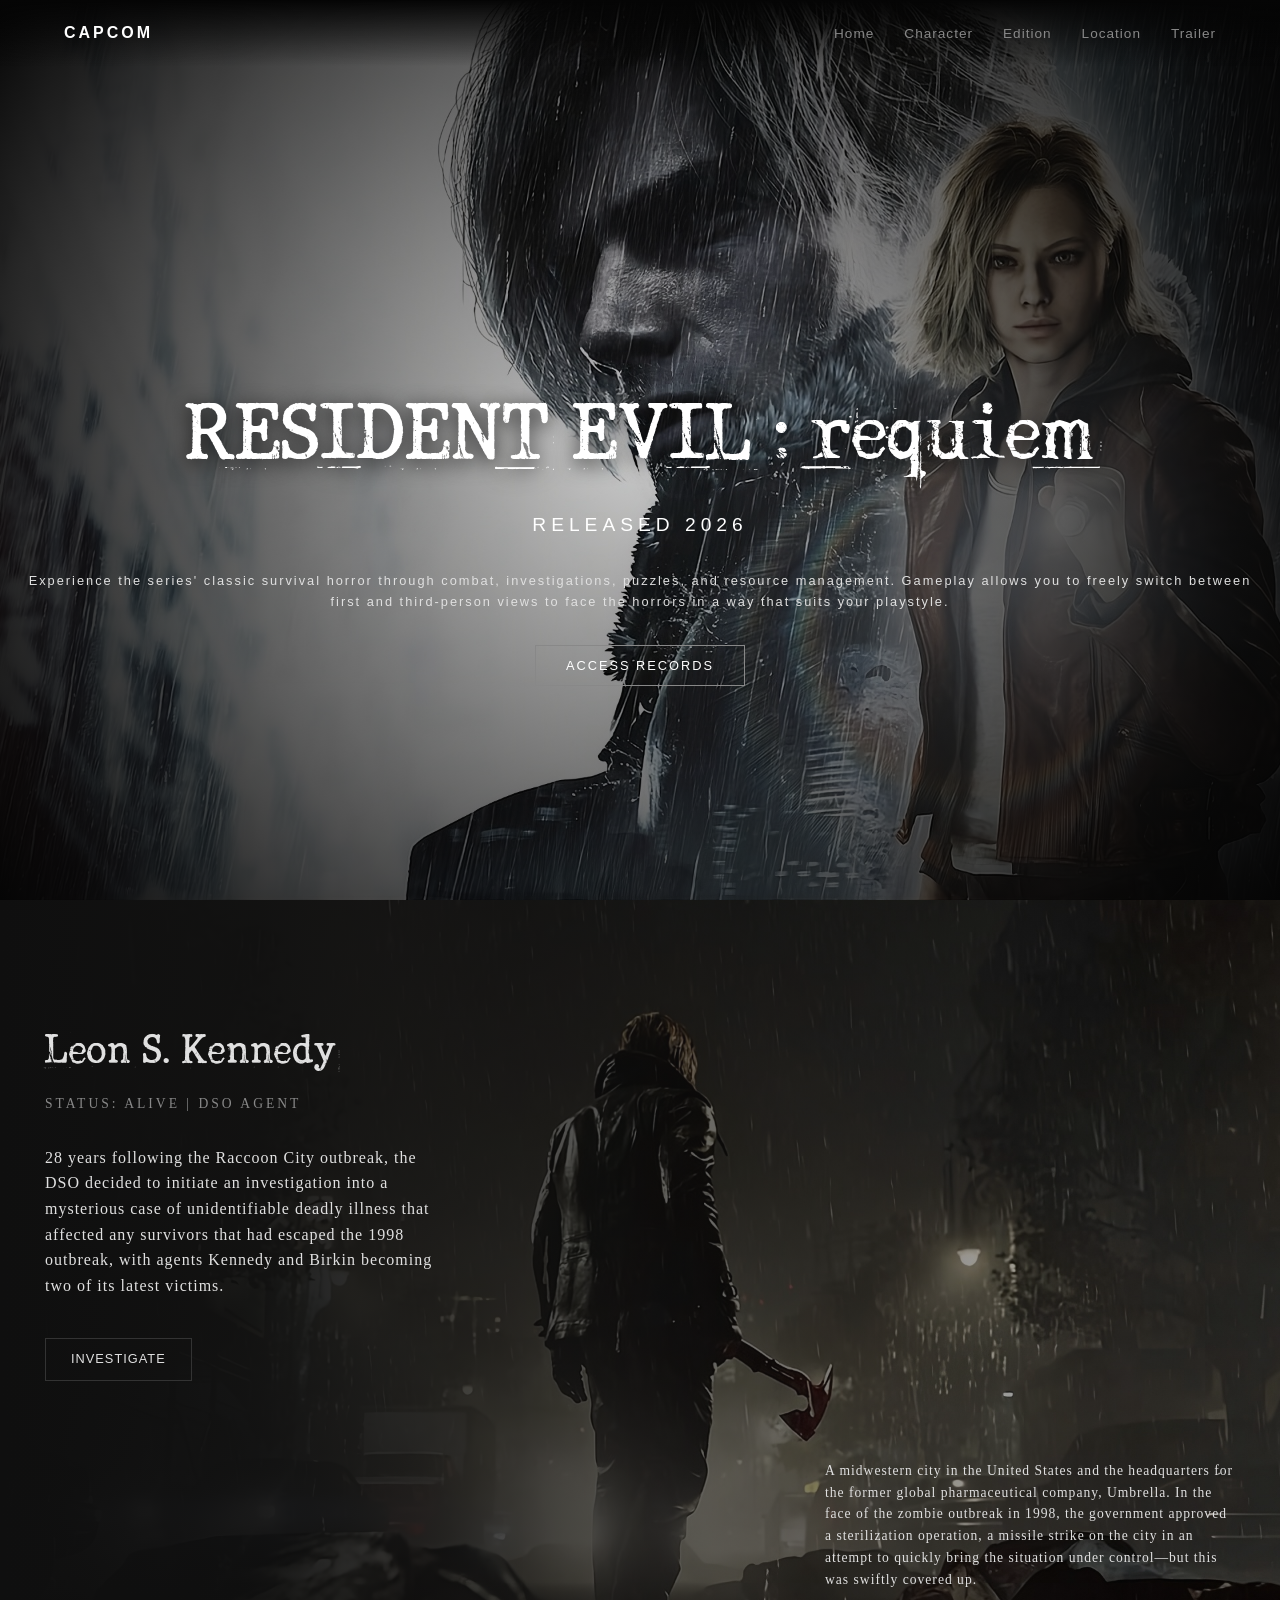
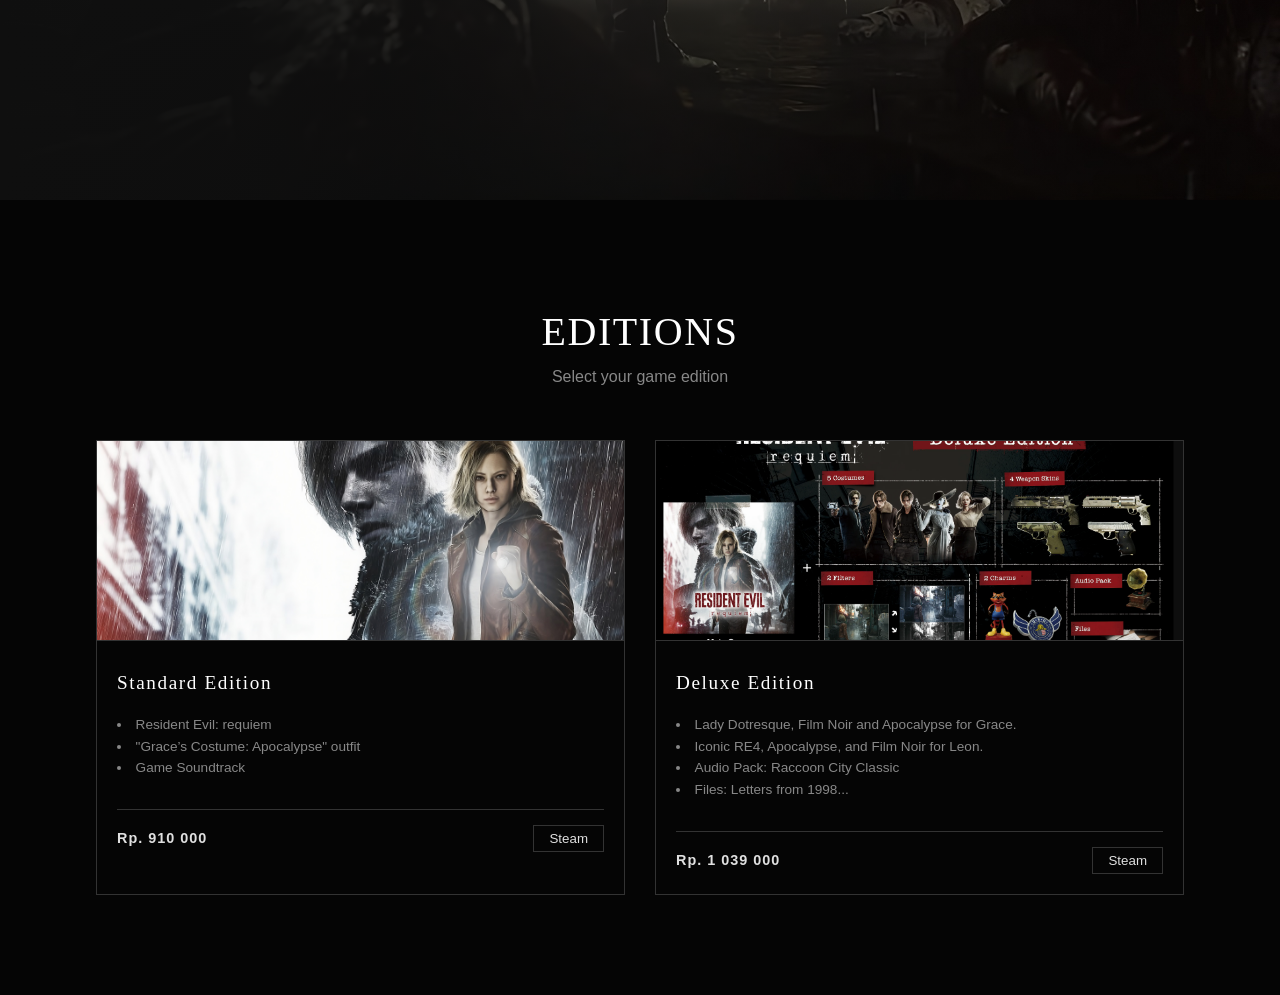
==== uts.html @ bbcabb05 "first commit" ====
<!DOCTYPE html>
<html lang="en">

<head>
    <meta charset="UTF-8">
    <meta name="viewport" content="width=device-width, initial-scale=1.0">
    <title>Resident Evil</title>
    <link rel="stylesheet" href="style.css">
</head>

<body>
    <nav class="navbar">
        <div class="logo">CAPCOM</div>
        <ul class="nav-link">
            <li><a href="#home">Home</a></li>
            <li><a href="#character">Character</a></li>
            <li><a href="#edition">Edition</a></li>
            <li><a href="#location">Location</a></li>
            <li><a href="#trailer">Trailer</a></li>
        </ul>
    </nav>
    <header id="home" class="hero-section">
        <div class="hero-overlay"></div>
        <div class="hero-content">
            <h1>RESIDENT EVIL : requiem</h1>
            <p class="subtitle">RELEASED 2026</p>
            <p class="description">Experience the series' classic survival horror through combat, investigations,
                puzzles, and resource management. Gameplay allows you to freely switch between first and third-person
                views to face the horrors in a way that suits your playstyle.</p>
            <a href="#character" class="btn-outline">ACCESS RECORDS</a>
        </div>
    </header>

    <section id="character" class="character-section">
        <div class="container character-container">
            <div class="character-dossier">
                <h2>Leon S. Kennedy</h2>
                <p class="subtitle">STATUS: ALIVE | DSO AGENT</p>
                <p>28 years following the Raccoon City outbreak, the DSO decided to initiate an
                    investigation into a mysterious case of unidentifiable deadly illness that
                    affected any survivors that had escaped the 1998 outbreak, with agents Kennedy and Birkin
                    becoming two of its latest victims.</p>
                <a href="#missions" class="btn-solid">INVESTIGATE</a>
            </div>
        </div>
        <div class="character-dossiers">
            <p>A midwestern city in the United States and the headquarters for the former global pharmaceutical company,
                Umbrella.
                In the face of the zombie outbreak in 1998, the government approved a sterilization operation,
                a missile strike on the city in an attempt to quickly bring the situation under control—but this
                was swiftly covered up.</p>
        </div>
    </section>
    <section id="edition" class="cinematic-section">
        <div class="container text-center">
            <h2 class="section-title">EDITIONS</h2>
            <p class="section-subtitle">Select your game edition</p>

            <div class="grid-layout">
                <div class="dark-card">
                    <img src="assets/requiemleon.jpeg" alt="Base Game">
                    <div class="card-content">
                        <h3>Standard Edition</h3>
                        <ul>
                            <li>Resident Evil: requiem</li>
                            <li>"Grace’s Costume: Apocalypse" outfit</li>
                            <li>Game Soundtrack</li>
                        </ul>
                        <div class="card-footer">
                            <span class="price">Rp. 910 000</span>
                            <button class="btn-small">Steam</button>
                        </div>
                    </div>
                </div>
                <div class="dark-card">
                    <img src="assets/deluxekit.png" alt="Deluxe Edition">
                    <div class="card-content">
                        <h3>Deluxe Edition</h3>
                        <ul>
                            <li>Lady Dotresque, Film Noir and Apocalypse for Grace.</li>
                            <li>Iconic RE4, Apocalypse, and Film Noir for Leon.</li>
                            <li>Audio Pack: Raccoon City Classic</li>
                            <li>Files: Letters from 1998...</li>
                        </ul>
                        <div class="card-footer">
                            <span class="price">Rp. 1 039 000</span>
                            <button class="btn-small">Steam</button>
                        </div>
                    </div>
                </div>
            </div>
        </div>
    </section>
    <script src="script.js"></script>
</body>

</html>
---- style.css ----
/* --- GLOBAL RESET & VARIABLES --- */
:root {
    --bg-black: #050505;
    --text-main: #E0E0E0;
    --text-muted: #888888;
    --accent: #FFFFFF;
    --border-color: #333333;
}

@font-face {
    font-family: 'ResidentEvilFont';
    src: url('assets/requiem9.ttf') format('truetype');
}

* {
    margin: 0;
    padding: 0;
    box-sizing: border-box;
}

body {
    background-color: var(--bg-black);
    color: var(--text-main);
    font-family: 'Helvetica Neue', Arial, sans-serif;
    line-height: 1.6;
    overflow-x: hidden;
}

h1 {
    font-family: 'ResidentEvilFont', sans-serif;
    font-weight: normal;
    letter-spacing: 2px;
}

h2,
h3 {
    font-family: 'Times New Roman', Times, serif;
    font-weight: normal;
    letter-spacing: 1.6px;
}

.container {
    width: 85%;
    max-width: 1200px;
    margin: 0 auto;
}

.navbar {
    display: flex;
    justify-content: space-between;
    align-items: center;
    padding: 20px 5%;
    position: fixed;
    width: 100%;
    top: 0;
    z-index: 100;
    background: linear-gradient(to bottom, var(--bg-black), transparent);
    transition: background-color 0.3s ease, padding 0.3s ease, border-bottom 0.3s ease;
}

.navbar.scrolled {
    background: rgba(5, 5, 5, 0.95);
    box-shadow: 0 4px 15px rgba(0, 0, 0, 0.8);
}

.logo {
    font-weight: bold;
    letter-spacing: 3px;
    color: var(--accent);
}

.nav-link {
    list-style: none;
    display: flex;
    gap: 30px;
}

.nav-link a {
    color: var(--text-muted);
    text-decoration: none;
    font-size: 0.85rem;
    transition: 1px;
    letter-spacing: 1px;
    ;
}

.nav-link a:hover {
    color: var(--accent);
}

.hero-section {
    height: 100vh;
    background-image: url('assets/requiemleon.jpeg');
    background-size: cover;
    background-position: center top;
    display: flex;
    align-items: center;
    justify-content: center;
    text-align: center;
    position: relative;
}

.hero-overlay {
    position: absolute;
    top: 0;
    left: 0;
    width: 100%;
    height: 100%;
    background: radial-gradient(circle, rgba(0, 0, 0, 0.2) 0%, rgba(5, 5, 5, 1) 100%);
}

.hero-content {
    position: relative;
    z-index: 10;
    margin-top: 150px;
}

.hero-content h1 {
    font-size: 5rem;
    color: var(--accent);
    margin-bottom: 10px;
    text-shadow: 0 4px 20px rgba(0, 0, 0, 0.8);
}

.subtitle {
    font-size: 1.2rem;
    letter-spacing: 5px;
    color: var(--accent);
    margin-bottom: 30px;
}

.description {
    font-size: 0.8rem;
    letter-spacing: 2px;
    margin-bottom: 40px;
    padding: 0 20px;
}

.btn-outline {
    border: 1px solid var(--text-muted);
    padding: 12px 30px;
    color: var(--accent);
    text-decoration: none;
    font-size: 0.8rem;
    letter-spacing: 2px;
    transition: all 0.3s ease;
}

.btn-outline:hover {
    border-color: var(--accent);
    background-color: rgba(255, 255, 255, 0.1);
}

.btn-solid {
    background-color: transparent;
    border: 1px solid var(--border-color);
    padding: 10px 25px;
    color: var(--text-main);
    text-decoration: none;
    font-size: 0.8rem;
    letter-spacing: 1px;
    transition: 0.3s ease;
    display: inline-block;
    margin-top: 20px;
}

.btn-solid:hover {
    border-color: var(--accent);
    color: var(--accent);
}

.cinematic-section {
    padding: 100px 0;
    background-color: var(--bg-black);
}

.character-section {
    height: 100vh;
    min-height: 800px;
    background-color: var(--primary-dark);
    background-image:
        linear-gradient(to left, rgba(15, 15, 15, 0.2) 0%, rgba(15, 15, 15, 0.95) 80%, rgba(15, 15, 15, 1) 100%),
        url('assets/leon.jpeg');
    background-size: cover;
    background-position: center top;
    display: flex;
    align-items: center;
    position: relative;
}

.character-container {
    display: flex;
    width: 100%;
}

.character-dossier {
    max-width: 500px;
    background: transparent;
    padding: 45px;
    color: var(--text-main);
    margin-bottom: 300px;
}

.character-dossier h2 {
    font-family: 'ResidentEvilFont', sans-serif;
    font-size: 2.5rem;
    color: var(--accent-red);
    margin-bottom: 10px;
}

.character-dossier .subtitle {
    font-size: 0.85rem;
    letter-spacing: 3px;
    color: var(--text-muted);
    margin-bottom: 30px;
    font-family: 'Times New Roman', Times, serif;
}

.character-dossier p {
    font-size: 1rem;
    margin-bottom: 20px;
    line-height: 1.6;
    color: var(--text-light);
    font-family: 'Times New Roman', Times, serif;
    letter-spacing: 1px;
}

.character-dossier ul {
    list-style-position: inside;
    color: var(--text-muted);
    font-size: 0.9rem;
}

.character-dossiers {
    max-width: 500px;
    background: transparent;
    padding: 45px;
    color: var(--text-light);
    margin-top: 350px;
    justify-content: flex-end;
}

.character-dossiers p {
    font-size: 0.85rem;
    font-family: 'Times New Roman', Times, serif;
    letter-spacing: 1px;
    text-align: left;
}

/* --- GRID SECTION (Editions) --- */
.text-center {
    text-align: center;
}

.section-title {
    font-size: 2.5rem;
    color: var(--accent);
}

.section-subtitle {
    font-size: 1rem;
    color: var(--text-muted);
    margin-bottom: 50px;
}

.grid-layout {
    display: grid;
    /* Adapting to 3 items based on your reference image */
    grid-template-columns: repeat(auto-fit, minmax(300px, 1fr));
    gap: 30px;
}

.dark-card {
    background-color: transparent;
    border: 1px solid var(--border-color);
    text-align: left;
    transition: border-color 0.3s ease;
}

.dark-card:hover {
    border-color: #555;
}

.dark-card img {
    width: 100%;
    height: 200px;
    object-fit: cover;
    border-bottom: 1px solid var(--border-color);
}

.card-content {
    padding: 20px;
}

.card-content h3 {
    font-size: 1.2rem;
    color: var(--accent);
    margin-bottom: 15px;
}

.card-content ul {
    list-style-position: inside;
    color: var(--text-muted);
    font-size: 0.85rem;
    margin-bottom: 30px;
}

.card-footer {
    display: flex;
    justify-content: space-between;
    align-items: center;
    border-top: 1px solid var(--border-color);
    padding-top: 15px;
}

.price {
    font-size: 0.9rem;
    font-weight: bold;
    letter-spacing: 1px;
}

.btn-small {
    background: transparent;
    border: 1px solid var(--border-color);
    color: var(--text-main);
    padding: 5px 15px;
    cursor: pointer;
    transition: 0.3s;
}

.btn-small:hover {
    border-color: var(--accent);
    color: var(--accent);
}

footer {
    text-align: center;
    padding: 40px;
    border-top: 1px solid var(--border-color);
    color: var(--text-muted);
    font-size: 0.8rem;
    letter-spacing: 1px;
}

/* =========================================
   MOBILE RESPONSIVENESS (Maksimal lebar 768px)
   ========================================= */
@media (max-width: 768px) {

    /* 1. Perbaikan Navbar */
    .navbar {
        flex-direction: column;
        padding: 15px;
    }

    .nav-link {
        margin-top: 10px;
        gap: 15px;
        justify-content: center;
        flex-wrap: wrap;
    }

    .hero-content {
        margin-top: 80px;
        padding: 0 15px;
    }

    .hero-content h1 {
        font-size: 2.8rem;
        line-height: 1.1;
    }

    .subtitle {
        font-size: 0.8rem;
        letter-spacing: 2px;
    }

    .character-section {
        height: auto;
        padding: 100px 20px;
    }

    .character-container {
        flex-direction: column;
        align-items: center;
    }

    .character-dossier,
    .character-dossiers {
        width: 100%;
        max-width: 100%;
        margin-top: 20px;
        margin-bottom: 20px;
        margin-right: 0;
        padding: 25px;
        border-radius: 8px;
    }

    .character-dossier h2 {
        font-size: 2rem;
    }
}
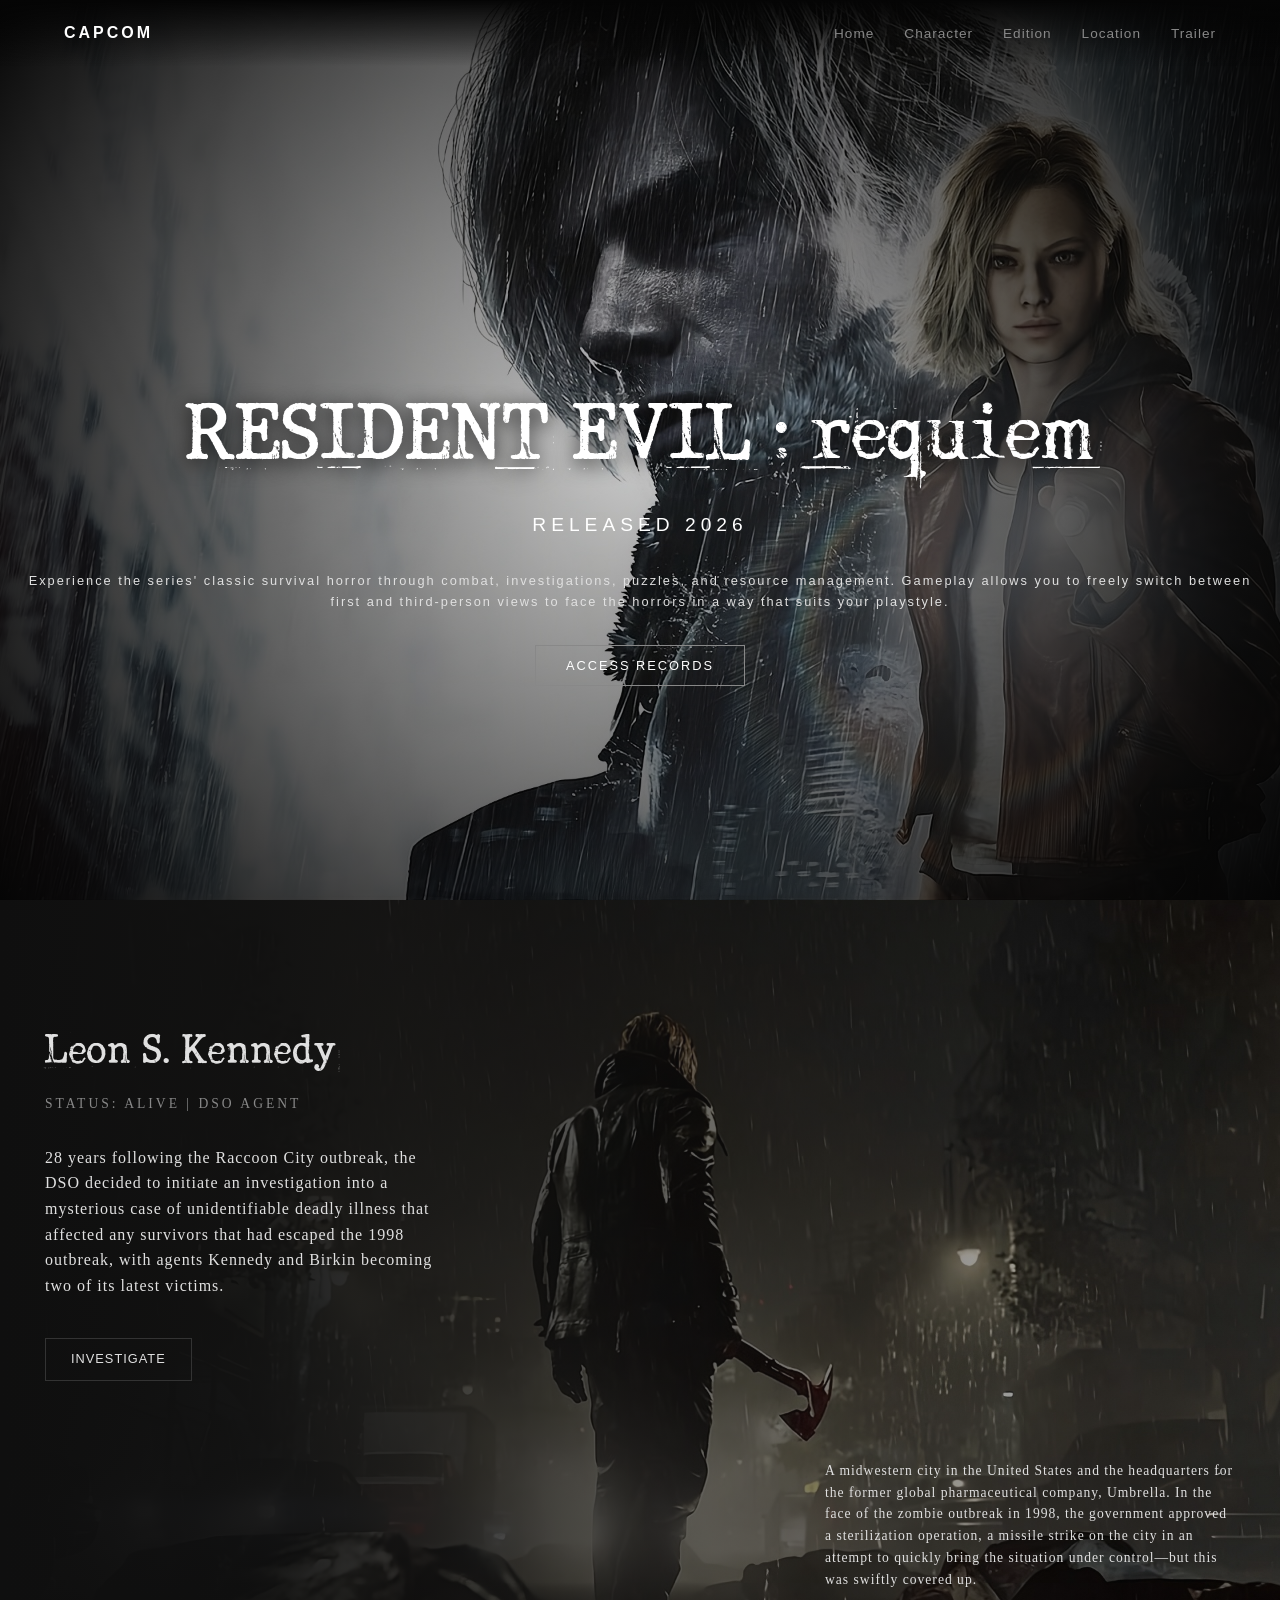
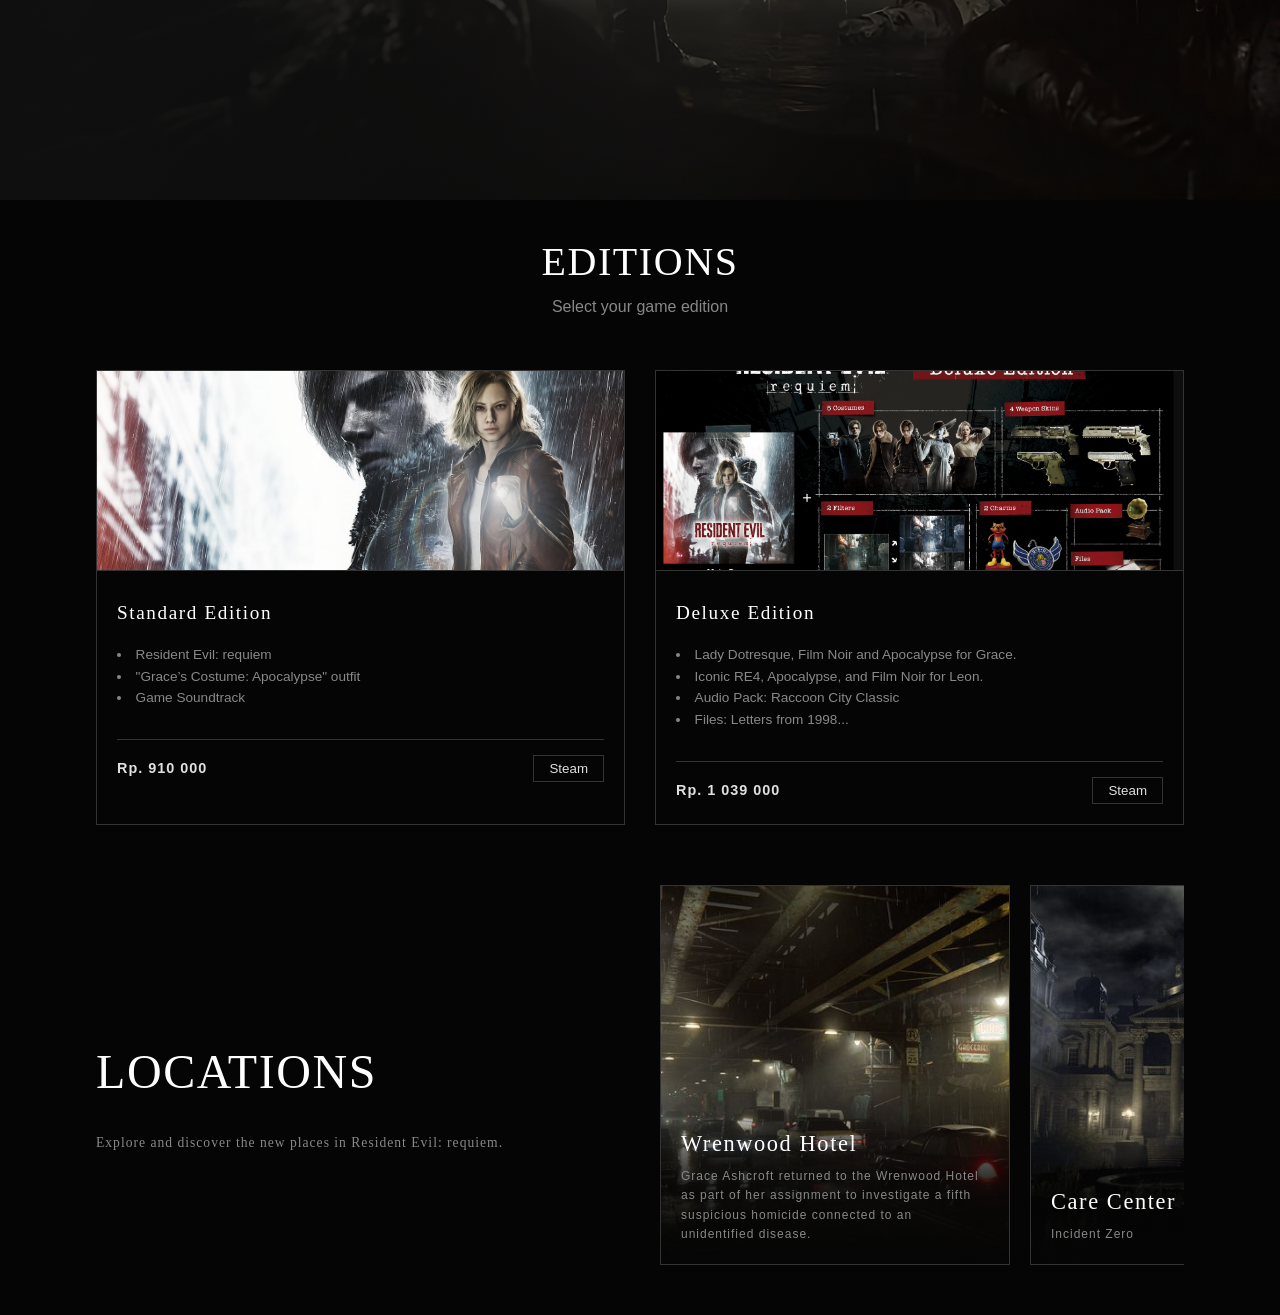
==== commit 10e9b40c: "tambahan" ====
--- a/uts.html
+++ b/uts.html
@@ -91,6 +91,47 @@
             </div>
         </div>
     </section>
+    <section id="location" class="cinematic-section">
+        <div class="container">
+
+            <div class="location-wrapper">
+
+                <div class="location-text">
+                    <h2 class="section-title">LOCATIONS</h2>
+                    <p>Explore and discover the new places in Resident Evil: requiem.</p>
+                </div>
+
+                <div class="location-slider">
+                    <div class="location-card">
+                        <img src="assets/wrenwood.jpg" alt="Wrenwood Hotel">
+                        <div class="location-info">
+                            <h3>Wrenwood Hotel</h3>
+                            <p>Grace Ashcroft returned to the Wrenwood Hotel as part of her assignment to investigate a
+                                fifth suspicious homicide connected to an unidentified disease.</p>
+                        </div>
+                    </div>
+
+                    <div class="location-card">
+                        <img src="assets/carecenter.jpg" alt="Care Center">
+                        <div class="location-info">
+                            <h3>Care Center</h3>
+                            <p>Incident Zero</p>
+                        </div>
+                    </div>
+
+                    <div class="location-card">
+                        <img src="assets/evil.jpg" alt="Spanish Village">
+                        <div class="location-info">
+                            <h3>Valdelobos</h3>
+                            <p>Los Iluminados Cult</p>
+                        </div>
+                    </div>
+                </div>
+
+            </div>
+
+        </div>
+    </section>
     <script src="script.js"></script>
 </body>
 
--- a/style.css
+++ b/style.css
@@ -170,7 +170,7 @@
 }
 
 .cinematic-section {
-    padding: 100px 0;
+    padding: 30px 0;
     background-color: var(--bg-black);
 }
 
@@ -333,6 +333,98 @@
     color: var(--accent);
 }
 
+.location-wrapper {
+    display: flex;
+    align-items: center;
+    gap: 40px;
+}
+
+.location-text {
+    font-size: 0.9rem;
+    flex: 1;
+    text-align: left;
+    margin-top: 50px;
+}
+
+.location-text h2 {
+    font-size: 3rem;
+    color: var(--accent);
+    margin-bottom: 20px;
+    font-family: 'Times New Roman', Times, serif;
+    color: var(--accent);
+}
+
+.location-text p {
+    font-size: 0.85rem;
+    color: var(--text-muted);
+    line-height: 1.8;
+    font-family: 'Times New Roman', Times, serif;
+    margin-bottom: 30px;
+    letter-spacing: 1px;
+}
+
+.location-slider {
+    flex: 1;
+    display: flex;
+    gap: 20px;
+    overflow-x: auto;
+    padding-bottom: 20px;
+    scrollbar-width: none;
+}
+
+.location-slider::-webkit-scrollbar {
+    display: none;
+}
+
+.location-card {
+    min-width: 350px;
+    height: 380px;
+    position: relative;
+    overflow: hidden;
+    border: 1px solid var(--border-color);
+    cursor: pointer;
+    transition: border-color 0.4s ease;
+}
+
+.location-card img {
+    width: 100%;
+    height: 100%;
+    object-fit: cover;
+    transition: transform 0.6s ease;
+}
+
+.location-card:hover {
+    border-color: var(--accent);
+}
+
+.location-card:hover img {
+    transform: scale(1.08);
+}
+
+.location-info {
+    position: absolute;
+    bottom: 0;
+    left: 0;
+    width: 100%;
+    padding: 40px 20px 20px;
+    background: linear-gradient(to bottom, transparent 0%, rgba(5, 5, 5, 0.8) 50%, rgba(5, 5, 5, 1) 100%);
+    text-align: left;
+}
+
+.location-info h3 {
+    font-family: 'Times New Roman', Times, serif;
+    /* Sesuai font-mu */
+    color: var(--accent);
+    font-size: 1.4rem;
+    margin-bottom: 5px;
+}
+
+.location-info p {
+    color: var(--text-muted);
+    font-size: 0.75rem;
+    letter-spacing: 1px;
+}
+
 footer {
     text-align: center;
     padding: 40px;
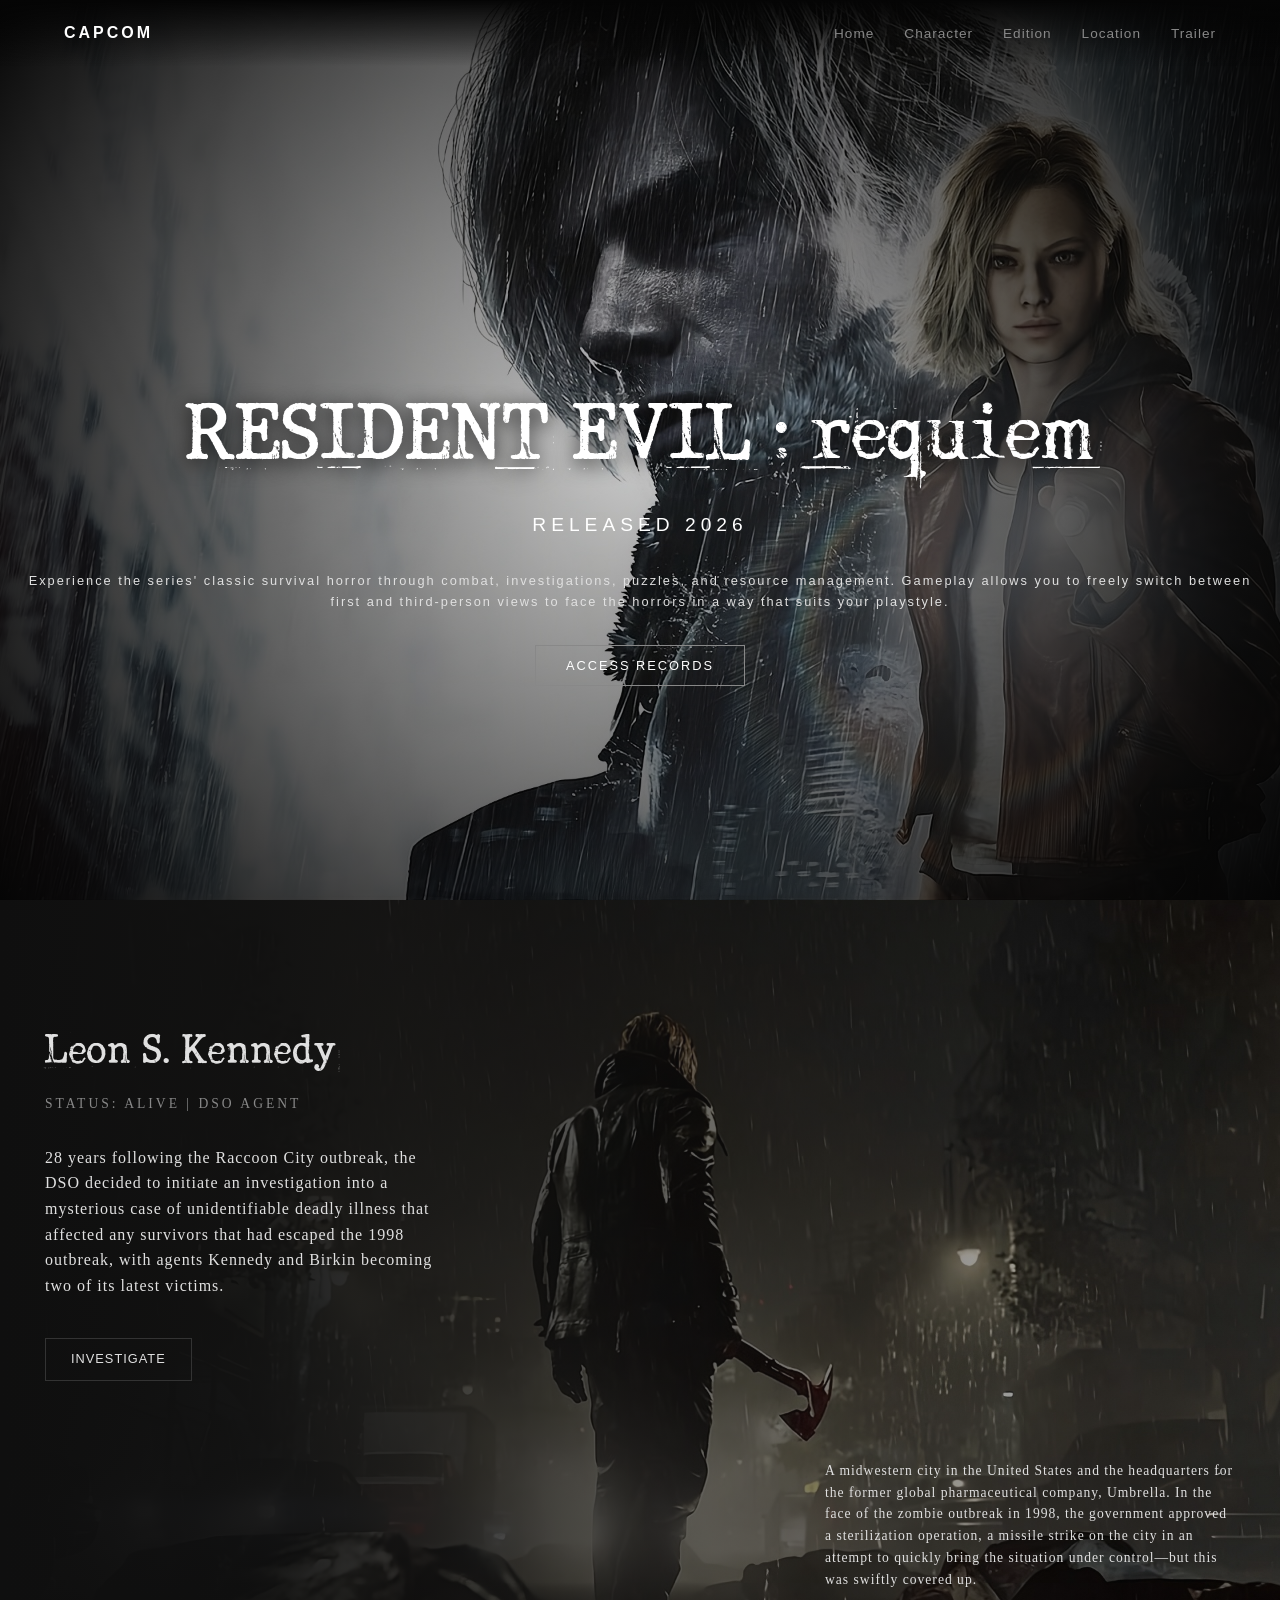
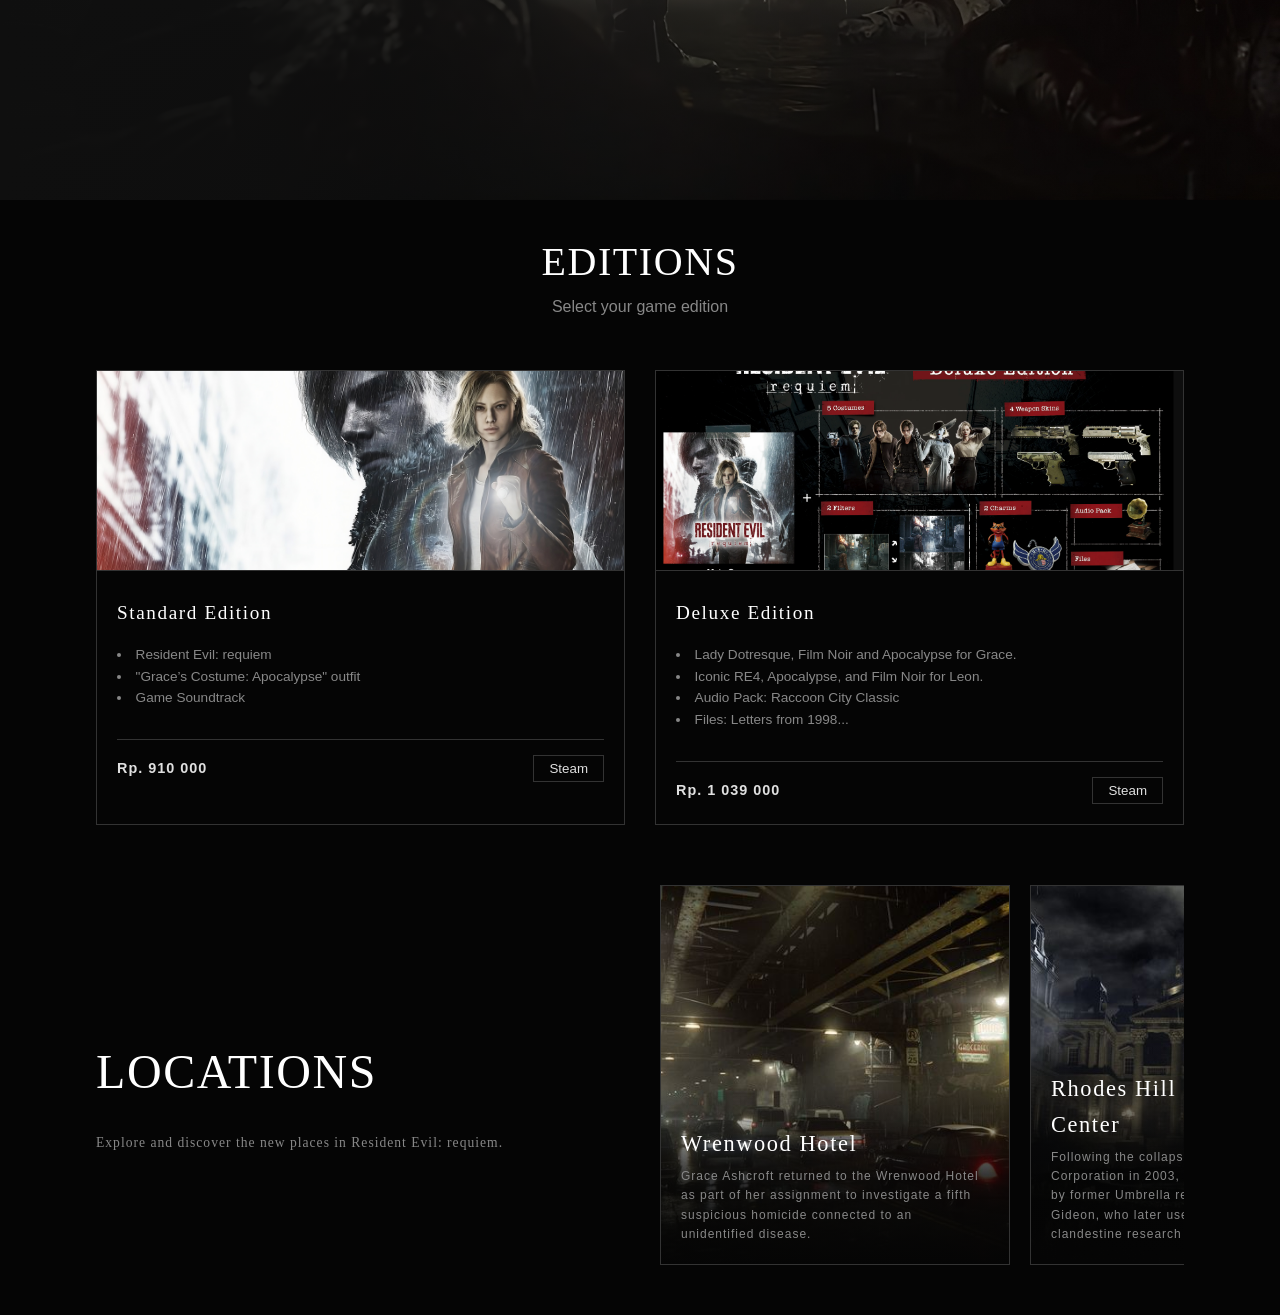
==== commit 9f1a1c72: "i forgor" ====
--- a/uts.html
+++ b/uts.html
@@ -114,16 +114,20 @@
                     <div class="location-card">
                         <img src="assets/carecenter.jpg" alt="Care Center">
                         <div class="location-info">
-                            <h3>Care Center</h3>
-                            <p>Incident Zero</p>
+                            <h3>Rhodes Hill Chronic Care Center</h3>
+                            <p> Following the collapse of the Umbrella Corporation in 2003, the building was acquired by
+                                former Umbrella researcher Dr. Victor Gideon, who later used the site for his own
+                                clandestine research activities.</p>
                         </div>
                     </div>
 
                     <div class="location-card">
-                        <img src="assets/evil.jpg" alt="Spanish Village">
+                        <img src="assets/raccooncity.jpg" alt="Raccoon City">
                         <div class="location-info">
-                            <h3>Valdelobos</h3>
-                            <p>Los Iluminados Cult</p>
+                            <h3>Raccoon City</h3>
+                            <p>The catastrophe culminated on October 1st, 1998, when the U.S. government carried out the
+                                Sterilization Strategy, a missile strike that completely destroyed the city in an effort
+                                to contain the infection.</p>
                         </div>
                     </div>
                 </div>
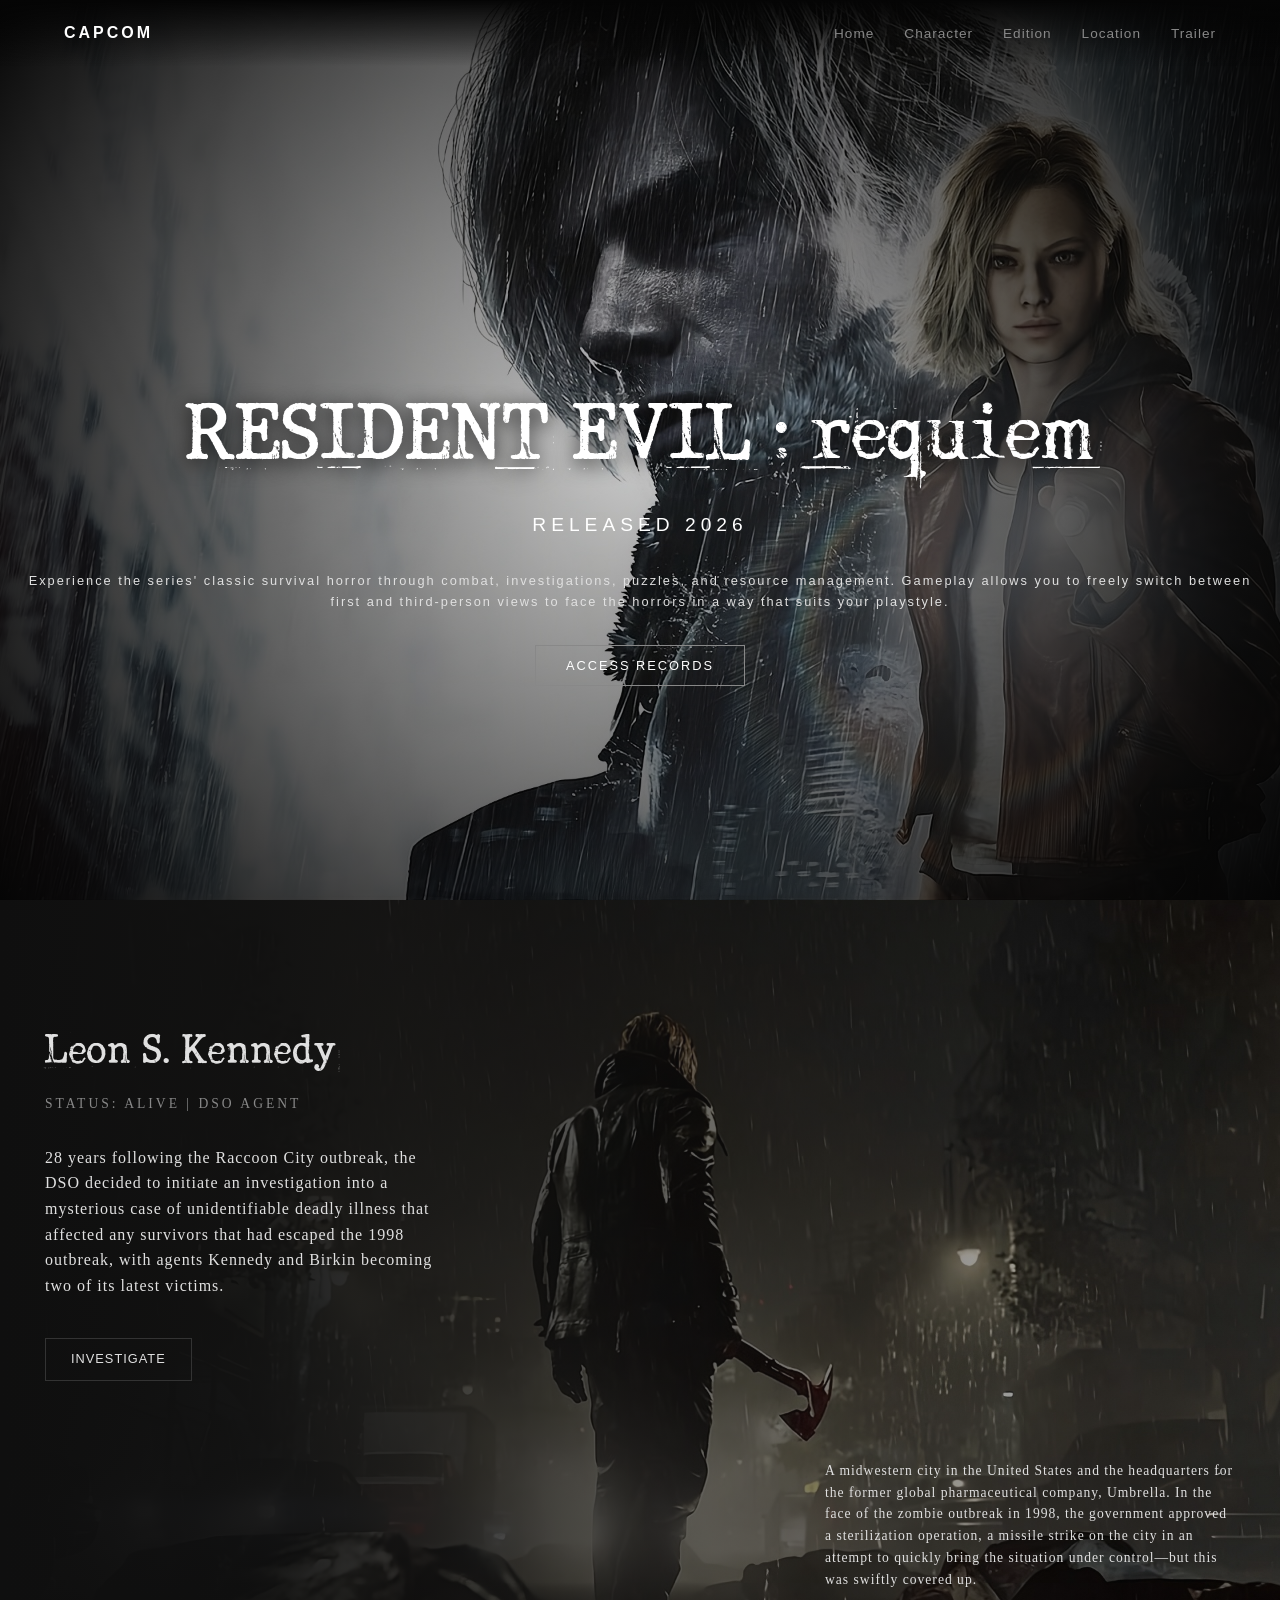
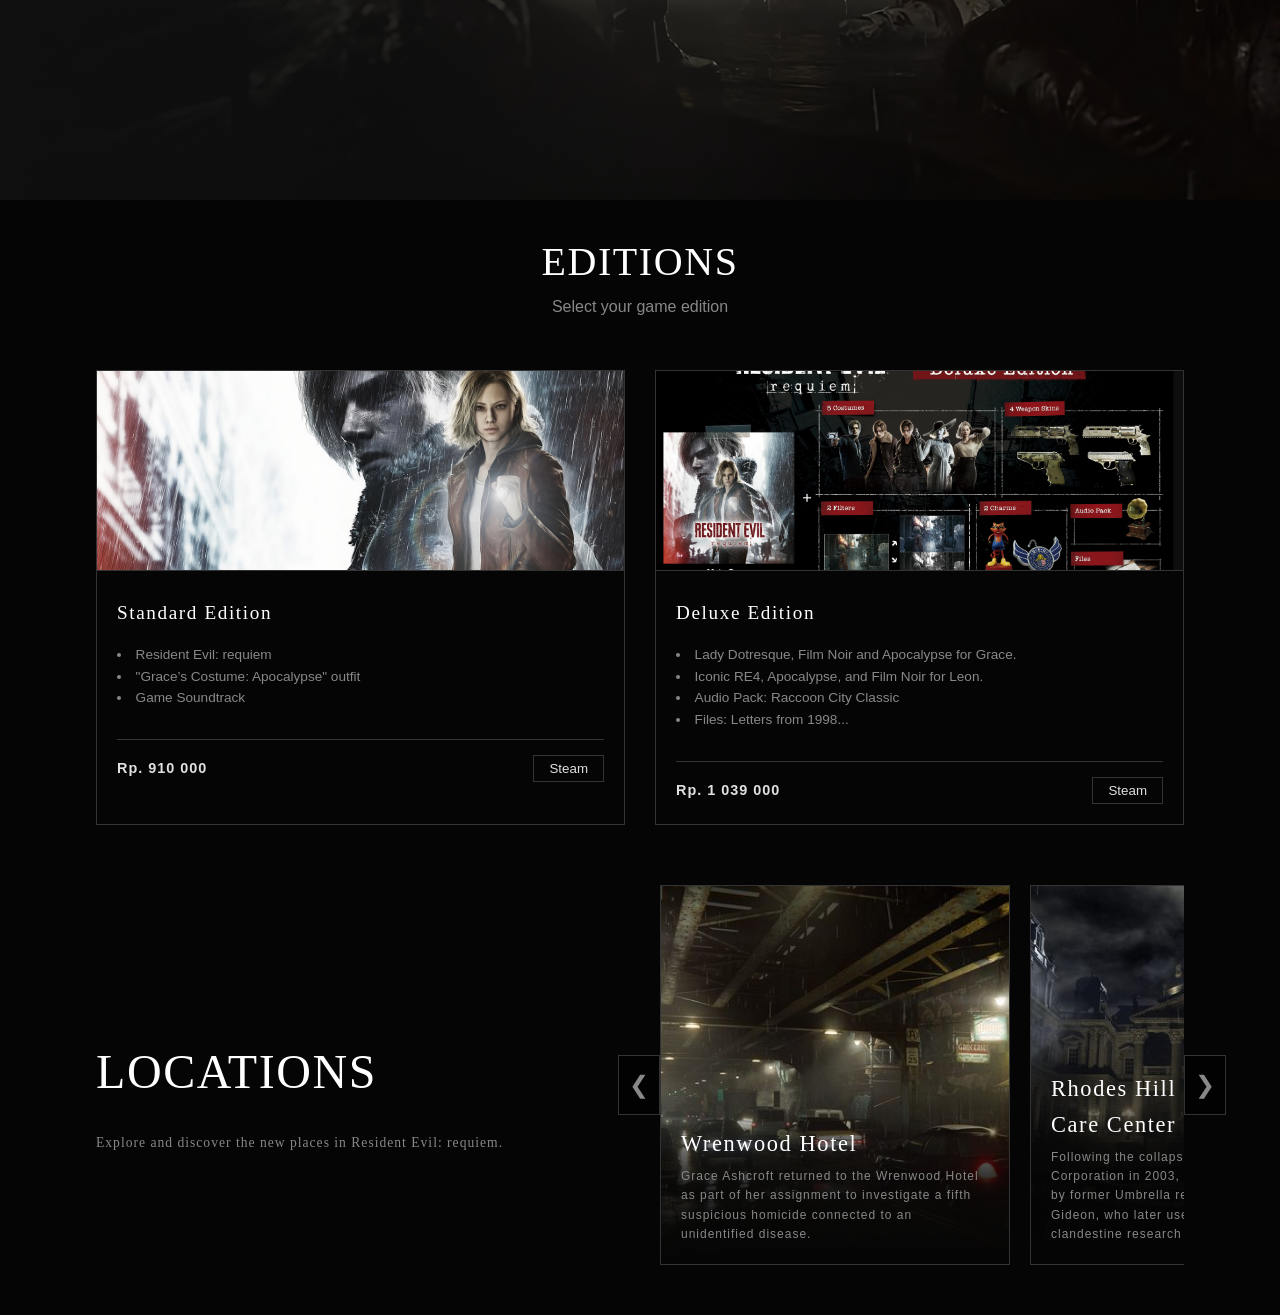
==== commit b07ff30f: "fomo" ====
--- a/uts.html
+++ b/uts.html
@@ -33,7 +33,7 @@
 
     <section id="character" class="character-section">
         <div class="container character-container">
-            <div class="character-dossier">
+            <div class="character-dossier fade-in">
                 <h2>Leon S. Kennedy</h2>
                 <p class="subtitle">STATUS: ALIVE | DSO AGENT</p>
                 <p>28 years following the Raccoon City outbreak, the DSO decided to initiate an
@@ -43,7 +43,7 @@
                 <a href="#missions" class="btn-solid">INVESTIGATE</a>
             </div>
         </div>
-        <div class="character-dossiers">
+        <div class="character-dossiers fade-in">
             <p>A midwestern city in the United States and the headquarters for the former global pharmaceutical company,
                 Umbrella.
                 In the face of the zombie outbreak in 1998, the government approved a sterilization operation,
@@ -114,7 +114,7 @@
                     <div class="location-card">
                         <img src="assets/carecenter.jpg" alt="Care Center">
                         <div class="location-info">
-                            <h3>Rhodes Hill Chronic Care Center</h3>
+                            <h3>Rhodes Hill Chronic<br>Care Center</h3>
                             <p> Following the collapse of the Umbrella Corporation in 2003, the building was acquired by
                                 former Umbrella researcher Dr. Victor Gideon, who later used the site for his own
                                 clandestine research activities.</p>
@@ -131,9 +131,9 @@
                         </div>
                     </div>
                 </div>
-
+                <button class="slider-btn prev-btn" id="prevBtn">&#10094;</button>
+                <button class="slider-btn next-btn" id="nextBtn">&#10095;</button>
             </div>
-
         </div>
     </section>
     <script src="script.js"></script>
--- a/style.css
+++ b/style.css
@@ -337,6 +337,7 @@
     display: flex;
     align-items: center;
     gap: 40px;
+    position: relative;
 }
 
 .location-text {
@@ -425,6 +426,34 @@
     letter-spacing: 1px;
 }
 
+.slider-btn {
+    position: absolute;
+    top: 50%;
+    transform: translateY(-50%);
+    background-color: rgba(0, 0, 0, 0.5);
+    border: 1px solid var(--border-color);
+    color: var(--text-muted);
+    font-size: 1.5rem;
+    padding: 15px 10px;
+    cursor: pointer;
+    z-index: 10;
+    transition: all 0.3s ease;
+}
+
+.slider-btn:hover {
+    color: var(--accent);
+    background-color: rgba(5, 5, 5, 0.8);
+    border-color: var(--accent);
+}
+
+.prev-btn {
+    left: 48%
+}
+
+.next-btn {
+    right: -42px;
+}
+
 footer {
     text-align: center;
     padding: 40px;
@@ -432,6 +461,26 @@
     color: var(--text-muted);
     font-size: 0.8rem;
     letter-spacing: 1px;
+}
+
+/* =========================================
+   CINEMATIC FADE-IN ANIMATION
+   ========================================= */
+.fade-in {
+    opacity: 0;
+    /* Mulai dengan transparan/hilang */
+    transform: translateY(40px);
+    /* Posisinya turun sedikit ke bawah */
+    transition: opacity 0.8s ease-out, transform 0.8s ease-out;
+    /* Animasi mulus selama 0.8 detik */
+}
+
+/* Class ini akan ditambahkan otomatis oleh JavaScript saat di-scroll */
+.fade-in.show {
+    opacity: 1;
+    /* Muncul sepenuhnya */
+    transform: translateY(0);
+    /* Naik ke posisi aslinya */
 }
 
 /* =========================================
@@ -491,4 +540,8 @@
     .character-dossier h2 {
         font-size: 2rem;
     }
+
+    .slider-btn {
+        display: none;
+    }
 }
